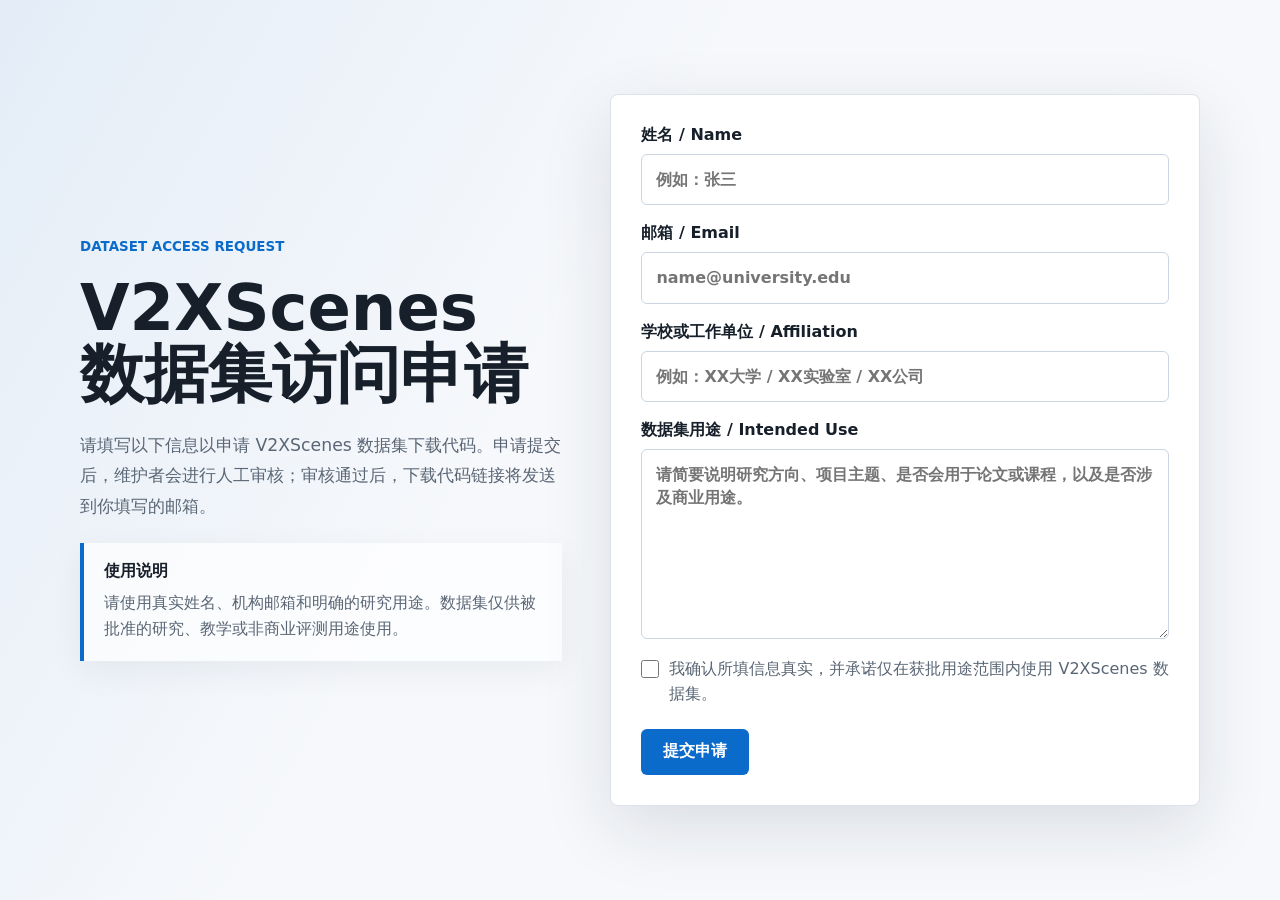
==== access/index.html @ a422da99 "Add dataset access request page" ====
<!doctype html>
<html lang="zh-CN">
  <head>
    <meta charset="utf-8" />
    <meta name="viewport" content="width=device-width, initial-scale=1" />
    <meta
      name="description"
      content="V2XScenes dataset access request form for academic and research use."
    />
    <title>V2XScenes 数据集访问申请</title>
    <link rel="stylesheet" href="./styles.css" />
  </head>
  <body>
    <main class="page-shell">
      <section class="intro" aria-labelledby="page-title">
        <p class="eyebrow">Dataset Access Request</p>
        <h1 id="page-title">V2XScenes 数据集访问申请</h1>
        <p class="lead">
          请填写以下信息以申请 V2XScenes 数据集下载代码。申请提交后，维护者会进行人工审核；审核通过后，下载代码链接将发送到你填写的邮箱。
        </p>
        <div class="notice">
          <strong>使用说明</strong>
          <span>请使用真实姓名、机构邮箱和明确的研究用途。数据集仅供被批准的研究、教学或非商业评测用途使用。</span>
        </div>
      </section>

      <section class="form-panel" aria-label="V2XScenes access request form">
        <form
          id="request-form"
          method="post"
          target="submission-frame"
          novalidate
        >
          <input type="hidden" name="dataset" value="V2XScenes" />
          <input type="hidden" name="submittedAtClient" id="submittedAtClient" />
          <input type="text" name="website" class="hidden-field" tabindex="-1" autocomplete="off" />

          <label>
            <span>姓名 / Name</span>
            <input
              type="text"
              name="name"
              autocomplete="name"
              required
              maxlength="100"
              placeholder="例如：张三"
            />
          </label>

          <label>
            <span>邮箱 / Email</span>
            <input
              type="email"
              name="email"
              autocomplete="email"
              required
              maxlength="160"
              placeholder="name@university.edu"
            />
          </label>

          <label>
            <span>学校或工作单位 / Affiliation</span>
            <input
              type="text"
              name="affiliation"
              autocomplete="organization"
              required
              maxlength="180"
              placeholder="例如：XX大学 / XX实验室 / XX公司"
            />
          </label>

          <label>
            <span>数据集用途 / Intended Use</span>
            <textarea
              name="purpose"
              required
              minlength="20"
              maxlength="2000"
              rows="7"
              placeholder="请简要说明研究方向、项目主题、是否会用于论文或课程，以及是否涉及商业用途。"
            ></textarea>
          </label>

          <label class="checkbox-row">
            <input type="checkbox" name="agreement" value="yes" required />
            <span>我确认所填信息真实，并承诺仅在获批用途范围内使用 V2XScenes 数据集。</span>
          </label>

          <div class="actions">
            <button id="submit-button" type="submit">提交申请</button>
            <p id="form-status" class="status" role="status" aria-live="polite"></p>
          </div>
        </form>

        <iframe
          title="submission-frame"
          name="submission-frame"
          id="submission-frame"
          class="submission-frame"
        ></iframe>
      </section>
    </main>

    <script src="./request-config.js"></script>
    <script src="./request-form.js"></script>
  </body>
</html>
---- access/styles.css ----
:root {
  color-scheme: light;
  --bg: #f6f8fb;
  --ink: #17202a;
  --muted: #5a6675;
  --line: #dbe2ea;
  --panel: #ffffff;
  --accent: #0b6bcb;
  --accent-strong: #084f97;
  --success: #0c7a43;
  --error: #b42318;
  --shadow: 0 22px 70px rgba(22, 36, 58, 0.12);
}

* {
  box-sizing: border-box;
}

body {
  margin: 0;
  min-height: 100vh;
  font-family:
    Inter, ui-sans-serif, system-ui, -apple-system, BlinkMacSystemFont, "Segoe UI",
    sans-serif;
  background:
    linear-gradient(120deg, rgba(11, 107, 203, 0.08), transparent 42%),
    var(--bg);
  color: var(--ink);
}

.page-shell {
  width: min(1120px, calc(100% - 32px));
  min-height: 100vh;
  margin: 0 auto;
  display: grid;
  grid-template-columns: 0.9fr 1.1fr;
  gap: 48px;
  align-items: center;
  padding: 56px 0;
}

.intro {
  display: grid;
  gap: 22px;
}

.eyebrow {
  margin: 0;
  color: var(--accent);
  font-size: 0.84rem;
  font-weight: 700;
  letter-spacing: 0;
  text-transform: uppercase;
}

h1 {
  margin: 0;
  font-size: clamp(2.25rem, 5vw, 4.7rem);
  line-height: 1.03;
  letter-spacing: 0;
}

.lead {
  margin: 0;
  color: var(--muted);
  font-size: 1.08rem;
  line-height: 1.75;
}

.notice {
  display: grid;
  gap: 8px;
  padding: 18px 20px;
  border-left: 4px solid var(--accent);
  background: rgba(255, 255, 255, 0.7);
  box-shadow: 0 10px 32px rgba(22, 36, 58, 0.06);
}

.notice span {
  color: var(--muted);
  line-height: 1.65;
}

.form-panel {
  background: var(--panel);
  border: 1px solid var(--line);
  border-radius: 8px;
  box-shadow: var(--shadow);
  padding: 30px;
}

form {
  display: grid;
  gap: 18px;
}

label {
  display: grid;
  gap: 8px;
  color: var(--ink);
  font-weight: 650;
}

input,
textarea {
  width: 100%;
  border: 1px solid #cbd5e1;
  border-radius: 6px;
  padding: 13px 14px;
  color: var(--ink);
  background: #fff;
  font: inherit;
  line-height: 1.45;
  outline: none;
  transition:
    border-color 160ms ease,
    box-shadow 160ms ease;
}

input:focus,
textarea:focus {
  border-color: var(--accent);
  box-shadow: 0 0 0 3px rgba(11, 107, 203, 0.14);
}

textarea {
  resize: vertical;
  min-height: 150px;
}

.checkbox-row {
  grid-template-columns: 18px 1fr;
  align-items: start;
  gap: 10px;
  color: var(--muted);
  font-weight: 500;
  line-height: 1.55;
}

.checkbox-row input {
  width: 18px;
  height: 18px;
  margin: 3px 0 0;
  accent-color: var(--accent);
}

.actions {
  display: flex;
  align-items: center;
  gap: 14px;
  flex-wrap: wrap;
  padding-top: 4px;
}

button {
  border: 0;
  border-radius: 6px;
  background: var(--accent);
  color: #fff;
  min-height: 46px;
  padding: 0 22px;
  font: inherit;
  font-weight: 750;
  cursor: pointer;
  transition:
    background 160ms ease,
    transform 160ms ease;
}

button:hover {
  background: var(--accent-strong);
}

button:active {
  transform: translateY(1px);
}

button:disabled {
  cursor: progress;
  opacity: 0.72;
}

.status {
  min-height: 24px;
  margin: 0;
  color: var(--muted);
  font-size: 0.95rem;
  line-height: 1.5;
}

.status.success {
  color: var(--success);
}

.status.error {
  color: var(--error);
}

.hidden-field,
.submission-frame {
  position: absolute;
  left: -9999px;
  width: 1px;
  height: 1px;
  opacity: 0;
  pointer-events: none;
}

@media (max-width: 840px) {
  .page-shell {
    grid-template-columns: 1fr;
    gap: 28px;
    align-items: start;
    padding: 32px 0;
  }

  .form-panel {
    padding: 22px;
  }
}

@media (max-width: 520px) {
  .page-shell {
    width: min(100% - 24px, 1120px);
  }

  .actions,
  button {
    width: 100%;
  }

  .status {
    width: 100%;
  }
}
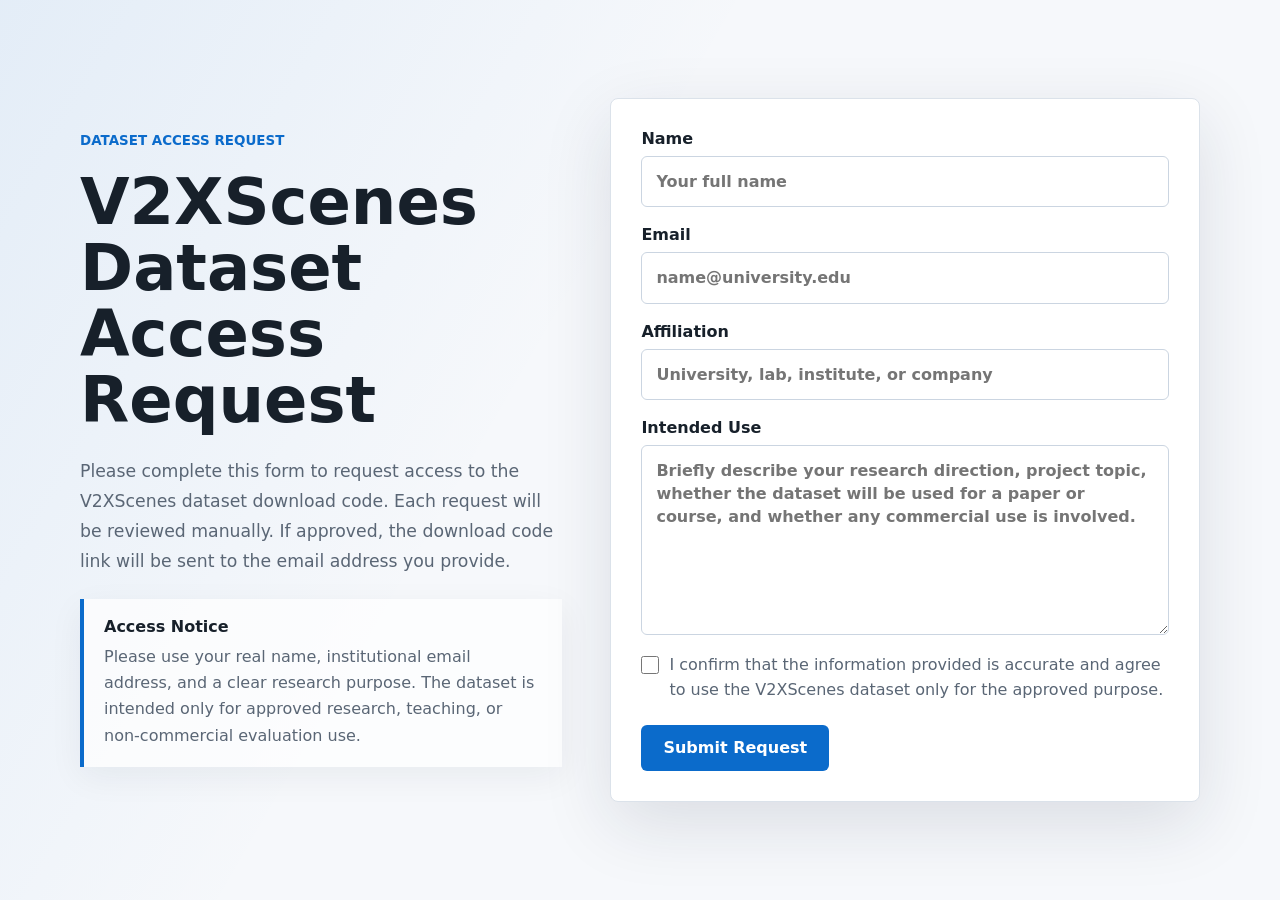
==== commit 7947f638: "Use English for dataset access request page" ====
--- a/access/index.html
+++ b/access/index.html
@@ -1,5 +1,5 @@
 <!doctype html>
-<html lang="zh-CN">
+<html lang="en">
   <head>
     <meta charset="utf-8" />
     <meta name="viewport" content="width=device-width, initial-scale=1" />
@@ -7,20 +7,20 @@
       name="description"
       content="V2XScenes dataset access request form for academic and research use."
     />
-    <title>V2XScenes 数据集访问申请</title>
+    <title>V2XScenes Dataset Access Request</title>
     <link rel="stylesheet" href="./styles.css" />
   </head>
   <body>
     <main class="page-shell">
       <section class="intro" aria-labelledby="page-title">
         <p class="eyebrow">Dataset Access Request</p>
-        <h1 id="page-title">V2XScenes 数据集访问申请</h1>
+        <h1 id="page-title">V2XScenes Dataset Access Request</h1>
         <p class="lead">
-          请填写以下信息以申请 V2XScenes 数据集下载代码。申请提交后，维护者会进行人工审核；审核通过后，下载代码链接将发送到你填写的邮箱。
+          Please complete this form to request access to the V2XScenes dataset download code. Each request will be reviewed manually. If approved, the download code link will be sent to the email address you provide.
         </p>
         <div class="notice">
-          <strong>使用说明</strong>
-          <span>请使用真实姓名、机构邮箱和明确的研究用途。数据集仅供被批准的研究、教学或非商业评测用途使用。</span>
+          <strong>Access Notice</strong>
+          <span>Please use your real name, institutional email address, and a clear research purpose. The dataset is intended only for approved research, teaching, or non-commercial evaluation use.</span>
         </div>
       </section>
 
@@ -36,19 +36,19 @@
           <input type="text" name="website" class="hidden-field" tabindex="-1" autocomplete="off" />
 
           <label>
-            <span>姓名 / Name</span>
+            <span>Name</span>
             <input
               type="text"
               name="name"
               autocomplete="name"
               required
               maxlength="100"
-              placeholder="例如：张三"
+              placeholder="Your full name"
             />
           </label>
 
           <label>
-            <span>邮箱 / Email</span>
+            <span>Email</span>
             <input
               type="email"
               name="email"
@@ -60,36 +60,36 @@
           </label>
 
           <label>
-            <span>学校或工作单位 / Affiliation</span>
+            <span>Affiliation</span>
             <input
               type="text"
               name="affiliation"
               autocomplete="organization"
               required
               maxlength="180"
-              placeholder="例如：XX大学 / XX实验室 / XX公司"
+              placeholder="University, lab, institute, or company"
             />
           </label>
 
           <label>
-            <span>数据集用途 / Intended Use</span>
+            <span>Intended Use</span>
             <textarea
               name="purpose"
               required
               minlength="20"
               maxlength="2000"
               rows="7"
-              placeholder="请简要说明研究方向、项目主题、是否会用于论文或课程，以及是否涉及商业用途。"
+              placeholder="Briefly describe your research direction, project topic, whether the dataset will be used for a paper or course, and whether any commercial use is involved."
             ></textarea>
           </label>
 
           <label class="checkbox-row">
             <input type="checkbox" name="agreement" value="yes" required />
-            <span>我确认所填信息真实，并承诺仅在获批用途范围内使用 V2XScenes 数据集。</span>
+            <span>I confirm that the information provided is accurate and agree to use the V2XScenes dataset only for the approved purpose.</span>
           </label>
 
           <div class="actions">
-            <button id="submit-button" type="submit">提交申请</button>
+            <button id="submit-button" type="submit">Submit Request</button>
             <p id="form-status" class="status" role="status" aria-live="polite"></p>
           </div>
         </form>
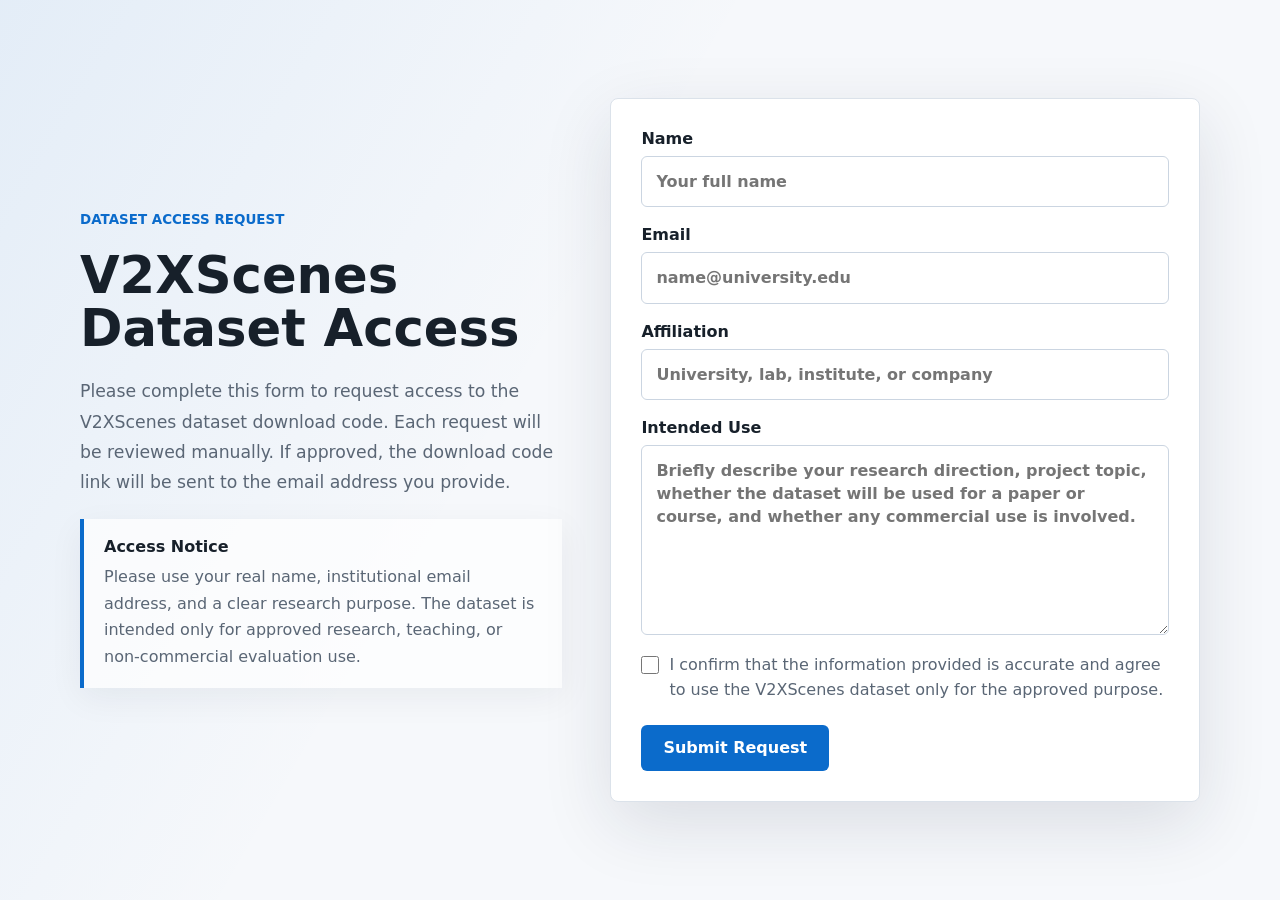
==== commit ec79bf99: "Refine dataset access page heading" ====
--- a/access/index.html
+++ b/access/index.html
@@ -14,7 +14,7 @@
     <main class="page-shell">
       <section class="intro" aria-labelledby="page-title">
         <p class="eyebrow">Dataset Access Request</p>
-        <h1 id="page-title">V2XScenes Dataset Access Request</h1>
+        <h1 id="page-title">V2XScenes Dataset Access</h1>
         <p class="lead">
           Please complete this form to request access to the V2XScenes dataset download code. Each request will be reviewed manually. If approved, the download code link will be sent to the email address you provide.
         </p>
--- a/access/styles.css
+++ b/access/styles.css
@@ -55,7 +55,7 @@
 
 h1 {
   margin: 0;
-  font-size: clamp(2.25rem, 5vw, 4.7rem);
+  font-size: clamp(2rem, 4vw, 3.6rem);
   line-height: 1.03;
   letter-spacing: 0;
 }
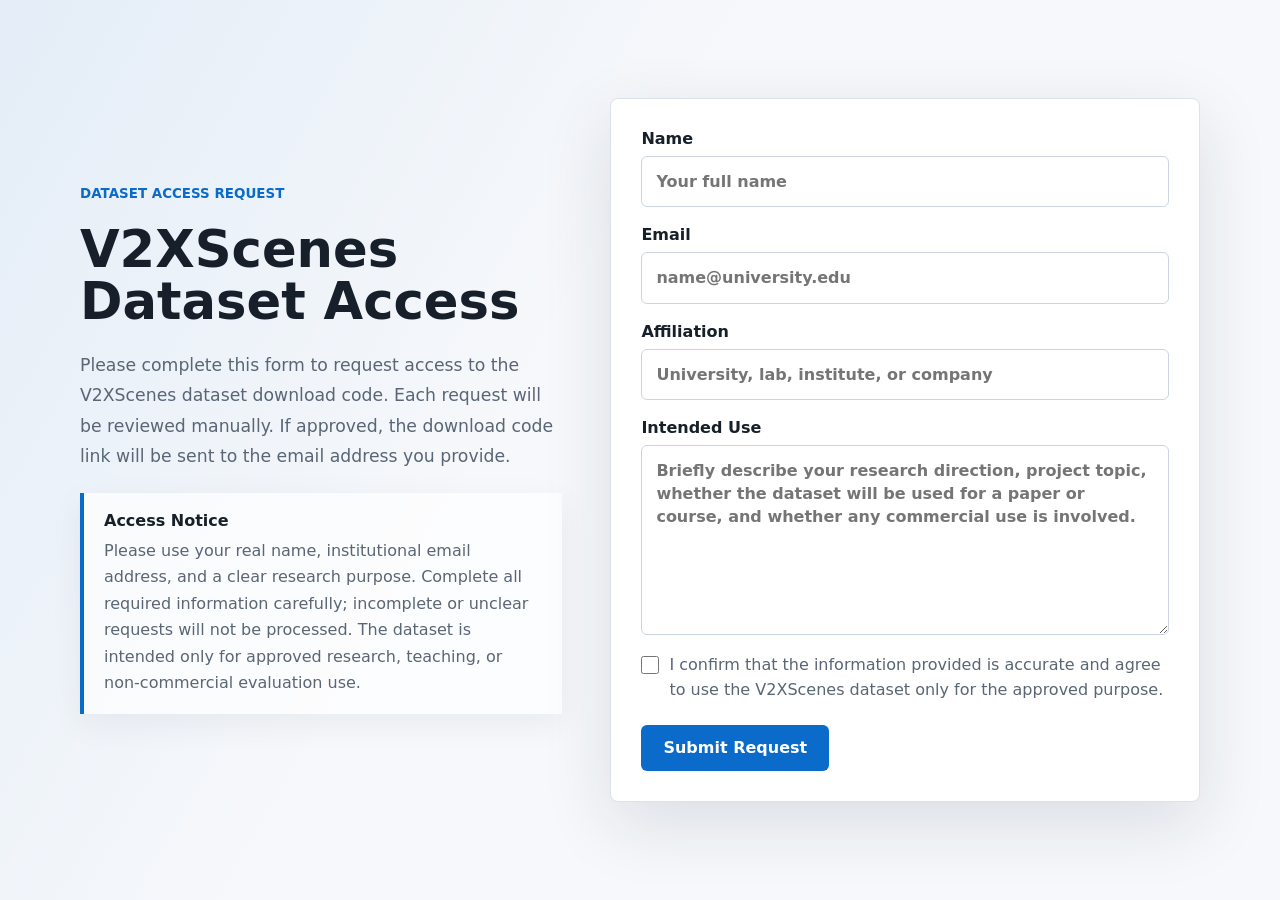
==== commit 8b074c32: "Add completion notice to access request page" ====
--- a/access/index.html
+++ b/access/index.html
@@ -20,7 +20,7 @@
         </p>
         <div class="notice">
           <strong>Access Notice</strong>
-          <span>Please use your real name, institutional email address, and a clear research purpose. The dataset is intended only for approved research, teaching, or non-commercial evaluation use.</span>
+          <span>Please use your real name, institutional email address, and a clear research purpose. Complete all required information carefully; incomplete or unclear requests will not be processed. The dataset is intended only for approved research, teaching, or non-commercial evaluation use.</span>
         </div>
       </section>
 
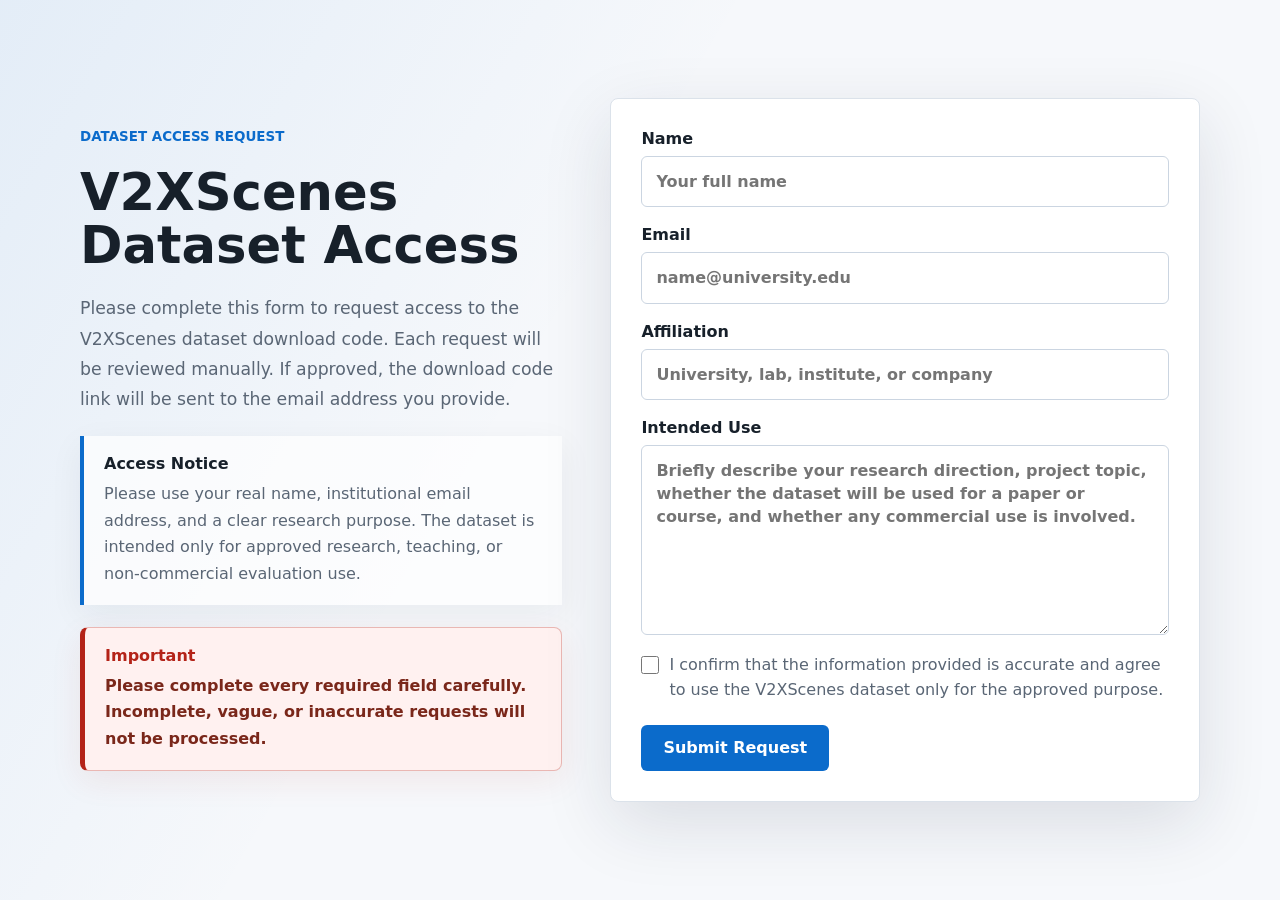
==== commit 52d6ac69: "Highlight access request completion notice" ====
--- a/access/index.html
+++ b/access/index.html
@@ -20,7 +20,11 @@
         </p>
         <div class="notice">
           <strong>Access Notice</strong>
-          <span>Please use your real name, institutional email address, and a clear research purpose. Complete all required information carefully; incomplete or unclear requests will not be processed. The dataset is intended only for approved research, teaching, or non-commercial evaluation use.</span>
+          <span>Please use your real name, institutional email address, and a clear research purpose. The dataset is intended only for approved research, teaching, or non-commercial evaluation use.</span>
+        </div>
+        <div class="warning-notice" role="note">
+          <strong>Important</strong>
+          <span>Please complete every required field carefully. Incomplete, vague, or inaccurate requests will not be processed.</span>
         </div>
       </section>
 
--- a/access/styles.css
+++ b/access/styles.css
@@ -79,6 +79,28 @@
 .notice span {
   color: var(--muted);
   line-height: 1.65;
+}
+
+.warning-notice {
+  display: grid;
+  gap: 8px;
+  padding: 18px 20px;
+  border: 1px solid rgba(180, 35, 24, 0.28);
+  border-left: 5px solid var(--error);
+  border-radius: 8px;
+  background: #fff1f0;
+  color: var(--error);
+  box-shadow: 0 10px 32px rgba(180, 35, 24, 0.08);
+}
+
+.warning-notice strong {
+  color: var(--error);
+}
+
+.warning-notice span {
+  color: #7a271a;
+  line-height: 1.65;
+  font-weight: 650;
 }
 
 .form-panel {
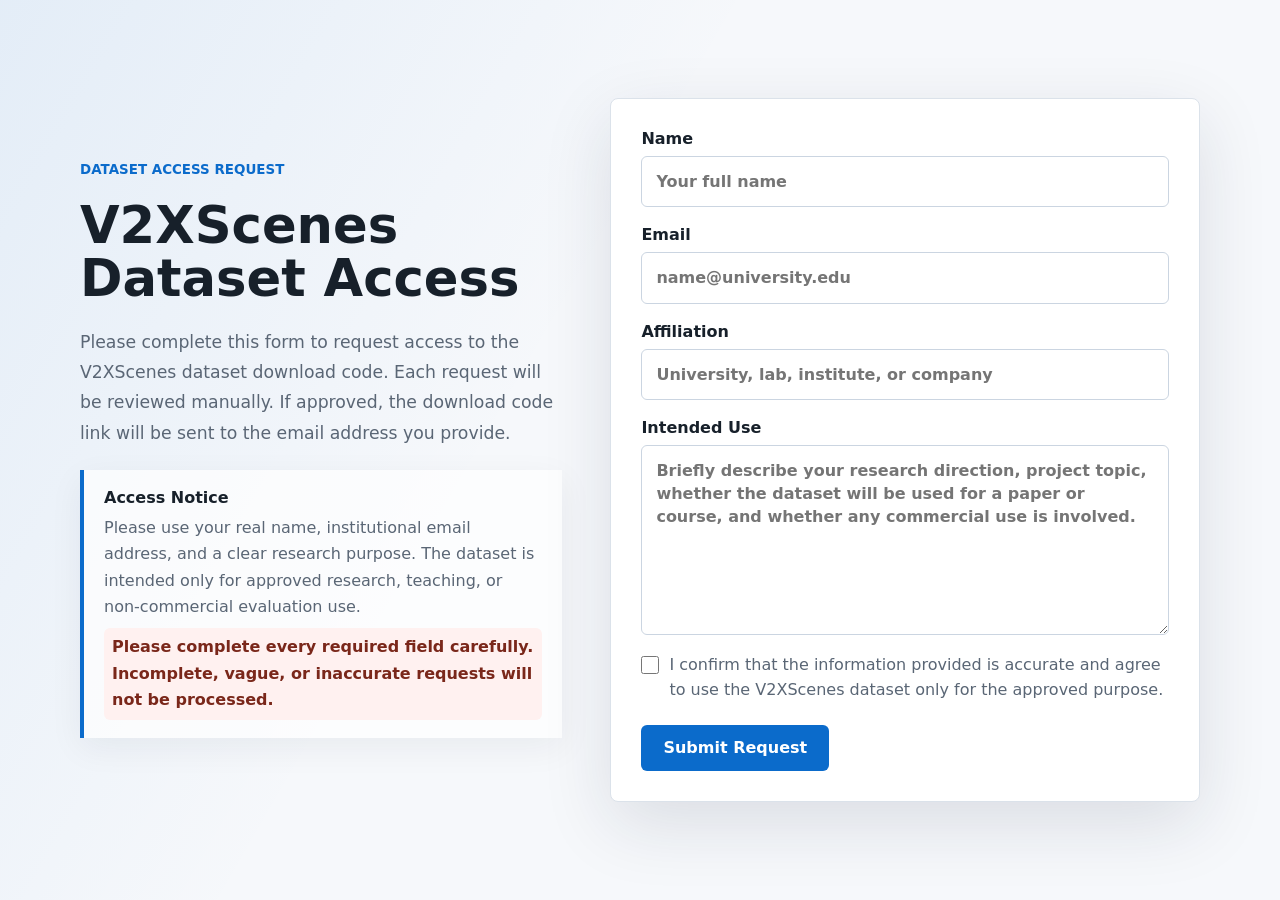
==== commit 38e9156e: "Move completion warning into access notice" ====
--- a/access/index.html
+++ b/access/index.html
@@ -21,10 +21,7 @@
         <div class="notice">
           <strong>Access Notice</strong>
           <span>Please use your real name, institutional email address, and a clear research purpose. The dataset is intended only for approved research, teaching, or non-commercial evaluation use.</span>
-        </div>
-        <div class="warning-notice" role="note">
-          <strong>Important</strong>
-          <span>Please complete every required field carefully. Incomplete, vague, or inaccurate requests will not be processed.</span>
+          <span class="notice-warning">Please complete every required field carefully. Incomplete, vague, or inaccurate requests will not be processed.</span>
         </div>
       </section>
 
--- a/access/styles.css
+++ b/access/styles.css
@@ -81,25 +81,13 @@
   line-height: 1.65;
 }
 
-.warning-notice {
-  display: grid;
-  gap: 8px;
-  padding: 18px 20px;
-  border: 1px solid rgba(180, 35, 24, 0.28);
-  border-left: 5px solid var(--error);
-  border-radius: 8px;
+.notice .notice-warning {
+  width: fit-content;
+  max-width: 100%;
+  padding: 6px 8px;
+  border-radius: 6px;
   background: #fff1f0;
-  color: var(--error);
-  box-shadow: 0 10px 32px rgba(180, 35, 24, 0.08);
-}
-
-.warning-notice strong {
-  color: var(--error);
-}
-
-.warning-notice span {
   color: #7a271a;
-  line-height: 1.65;
   font-weight: 650;
 }
 
